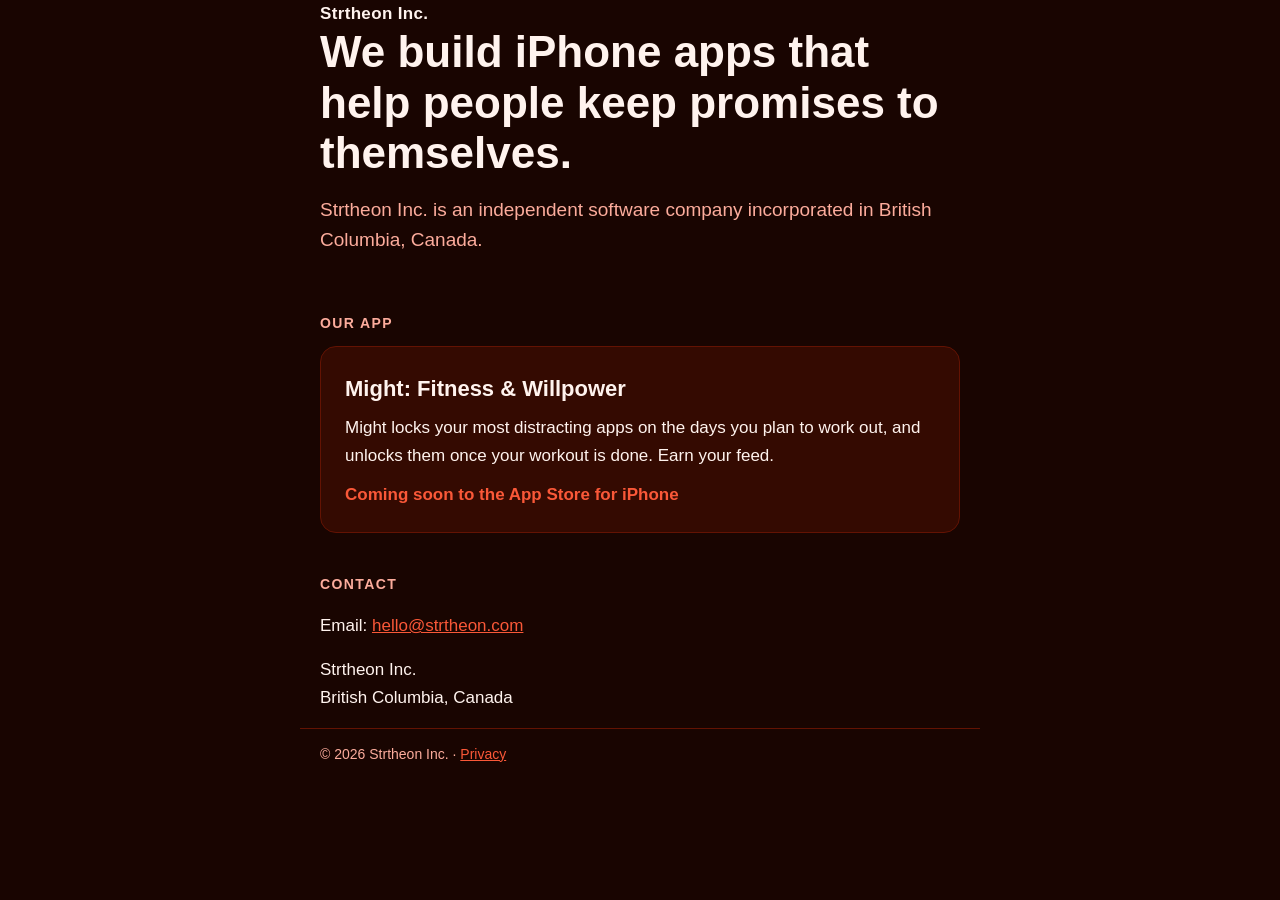
==== index.html @ 4f692ec5 "Add Strtheon company site Co-Authored-By: Claude Opus 5.5 <noreply@anthropic.com>" ====
<!doctype html>
<html lang="en">
<head>
  <meta charset="utf-8">
  <meta name="viewport" content="width=device-width, initial-scale=1">
  <title>Strtheon Inc.</title>
  <meta name="description" content="Strtheon Inc. is a software company in British Columbia, Canada, that makes apps for iPhone.">
  <link rel="stylesheet" href="style.css">
</head>
<body>
  <header class="wrap">
    <a class="brand" href="/">Strtheon Inc.</a>
  </header>

  <main class="wrap">
    <section class="hero">
      <h1>We build iPhone apps that help people keep promises to themselves.</h1>
      <p class="lede">Strtheon Inc. is an independent software company incorporated in British Columbia, Canada.</p>
    </section>

    <section>
      <h2>Our app</h2>
      <div class="card">
        <h3>Might: Fitness &amp; Willpower</h3>
        <p>Might locks your most distracting apps on the days you plan to work out, and unlocks them once your workout is done. Earn your feed.</p>
        <p class="tag">Coming soon to the App Store for iPhone</p>
      </div>
    </section>

    <section>
      <h2>Contact</h2>
      <p>Email: <a href="mailto:hello@strtheon.com">hello@strtheon.com</a></p>
      <p>Strtheon Inc.<br>British Columbia, Canada</p>
    </section>
  </main>

  <footer class="wrap">
    <p>&copy; 2026 Strtheon Inc. &middot; <a href="privacy.html">Privacy</a></p>
  </footer>
</body>
</html>
---- style.css ----
/* Colors from the Might palette (repfeed/docs/design/tokens.json) */
:root {
  --canvas: #190501;     /* obsidian-ember */
  --surface: #340a01;    /* dark-cocoa */
  --border: #631303;     /* molten-core */
  --accent: #fa5838;     /* flare-orange */
  --muted: #fcac9c;      /* warm-blush */
  --text: #fff3ee;
}

* { box-sizing: border-box; }

body {
  margin: 0;
  background: var(--canvas);
  color: var(--text);
  font: 17px/1.6 -apple-system, BlinkMacSystemFont, "Segoe UI", Helvetica, Arial, sans-serif;
}

.wrap { max-width: 680px; margin: 0 auto; padding: 0 20px; }

header { padding-top: 28px; }
.brand { color: var(--text); font-weight: 700; text-decoration: none; letter-spacing: 0.02em; }

main { padding: 48px 20px 32px; }
.hero { margin-bottom: 56px; }
h1 { font-size: clamp(30px, 6vw, 44px); line-height: 1.15; margin: 0 0 16px; }
h2 { font-size: 14px; text-transform: uppercase; letter-spacing: 0.1em; color: var(--muted); margin: 40px 0 12px; }
h3 { margin: 0 0 8px; font-size: 22px; }
.lede { color: var(--muted); font-size: 19px; margin: 0; }

.card { background: var(--surface); border: 1px solid var(--border); border-radius: 16px; padding: 24px; }
.card p { margin: 0 0 12px; }
.tag { color: var(--accent); font-weight: 600; margin: 0 !important; }

a { color: var(--accent); }

footer { border-top: 1px solid var(--border); padding-top: 16px; padding-bottom: 32px; color: var(--muted); font-size: 14px; }
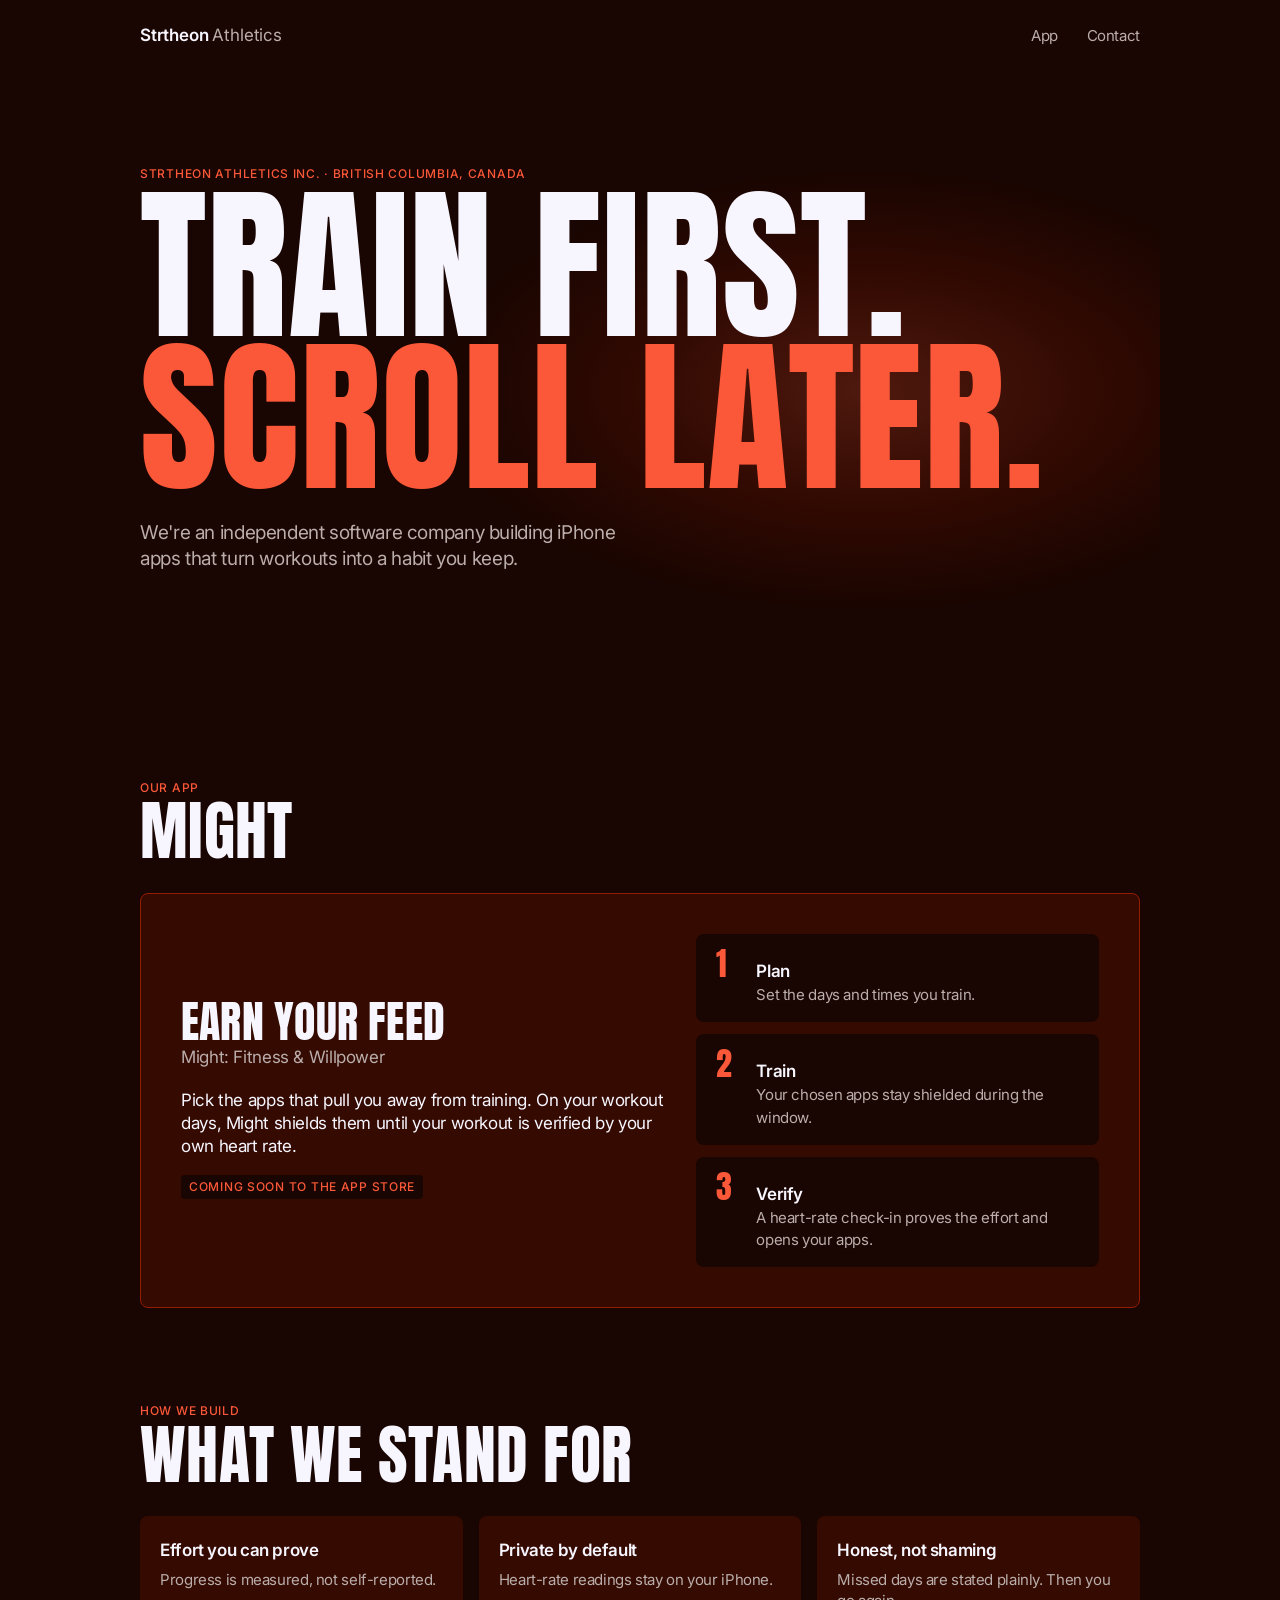
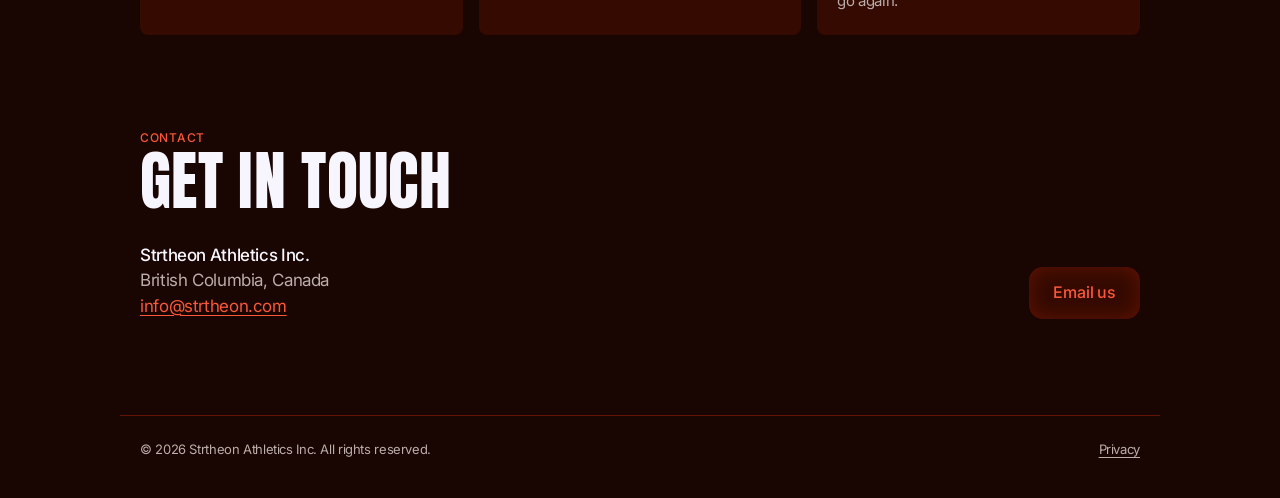
==== commit 23b49e7c: "Restyle site with the Might design system; rename to Strtheon Athletics Inc. Co-Authored-By: Claude " ====
--- a/index.html
+++ b/index.html
@@ -3,39 +3,84 @@
 <head>
   <meta charset="utf-8">
   <meta name="viewport" content="width=device-width, initial-scale=1">
-  <title>Strtheon Inc.</title>
-  <meta name="description" content="Strtheon Inc. is a software company in British Columbia, Canada, that makes apps for iPhone.">
+  <title>Strtheon Athletics Inc.</title>
+  <meta name="description" content="Strtheon Athletics Inc. is a software company in British Columbia, Canada, that makes fitness apps for iPhone.">
+  <meta name="theme-color" content="#190501">
+  <link rel="preconnect" href="https://fonts.googleapis.com">
+  <link rel="preconnect" href="https://fonts.gstatic.com" crossorigin>
+  <link rel="stylesheet" href="https://fonts.googleapis.com/css2?family=Anton&family=Inter:wght@400;500;600&display=swap">
   <link rel="stylesheet" href="style.css">
 </head>
 <body>
-  <header class="wrap">
-    <a class="brand" href="/">Strtheon Inc.</a>
+  <header class="wrap site-header">
+    <a class="brand" href="/">Strtheon <span>Athletics</span></a>
+    <nav class="nav">
+      <a href="#app">App</a>
+      <a href="#contact">Contact</a>
+    </nav>
   </header>
 
-  <main class="wrap">
-    <section class="hero">
-      <h1>We build iPhone apps that help people keep promises to themselves.</h1>
-      <p class="lede">Strtheon Inc. is an independent software company incorporated in British Columbia, Canada.</p>
-    </section>
+  <main>
+    <div class="wrap hero">
+      <span class="eyebrow">Strtheon Athletics Inc. · British Columbia, Canada</span>
+      <h1 class="display">Train first.<br><em>Scroll later.</em></h1>
+      <p class="lede">We're an independent software company building iPhone apps that turn workouts into a habit you keep.</p>
+    </div>
 
-    <section>
-      <h2>Our app</h2>
-      <div class="card">
-        <h3>Might: Fitness &amp; Willpower</h3>
-        <p>Might locks your most distracting apps on the days you plan to work out, and unlocks them once your workout is done. Earn your feed.</p>
-        <p class="tag">Coming soon to the App Store for iPhone</p>
+    <section id="app" class="wrap">
+      <span class="eyebrow">Our app</span>
+      <h2 class="display">Might</h2>
+      <div class="app-card">
+        <div>
+          <h3>Earn your feed</h3>
+          <p class="sub">Might: Fitness &amp; Willpower</p>
+          <p>Pick the apps that pull you away from training. On your workout days, Might shields them until your workout is verified by your own heart rate.</p>
+          <span class="chip">Coming soon to the App Store</span>
+        </div>
+        <ol class="steps">
+          <li><span class="num">1</span><div><strong>Plan</strong><span class="t">Set the days and times you train.</span></div></li>
+          <li><span class="num">2</span><div><strong>Train</strong><span class="t">Your chosen apps stay shielded during the window.</span></div></li>
+          <li><span class="num">3</span><div><strong>Verify</strong><span class="t">A heart-rate check-in proves the effort and opens your apps.</span></div></li>
+        </ol>
       </div>
     </section>
 
-    <section>
-      <h2>Contact</h2>
-      <p>Email: <a href="mailto:hello@strtheon.com">hello@strtheon.com</a></p>
-      <p>Strtheon Inc.<br>British Columbia, Canada</p>
+    <section class="wrap">
+      <span class="eyebrow">How we build</span>
+      <h2 class="display">What we stand for</h2>
+      <div class="values">
+        <div class="value">
+          <h4>Effort you can prove</h4>
+          <p>Progress is measured, not self-reported.</p>
+        </div>
+        <div class="value">
+          <h4>Private by default</h4>
+          <p>Heart-rate readings stay on your iPhone.</p>
+        </div>
+        <div class="value">
+          <h4>Honest, not shaming</h4>
+          <p>Missed days are stated plainly. Then you go again.</p>
+        </div>
+      </div>
+    </section>
+
+    <section id="contact" class="wrap">
+      <span class="eyebrow">Contact</span>
+      <h2 class="display">Get in touch</h2>
+      <div class="contact">
+        <address>
+          <strong>Strtheon Athletics Inc.</strong><br>
+          British Columbia, Canada<br>
+          <a href="mailto:info@strtheon.com">info@strtheon.com</a>
+        </address>
+        <a class="btn-glow" href="mailto:info@strtheon.com">Email us</a>
+      </div>
     </section>
   </main>
 
-  <footer class="wrap">
-    <p>&copy; 2026 Strtheon Inc. &middot; <a href="privacy.html">Privacy</a></p>
+  <footer class="wrap site-footer">
+    <span>&copy; 2026 Strtheon Athletics Inc. All rights reserved.</span>
+    <a href="privacy.html">Privacy</a>
   </footer>
 </body>
 </html>
--- a/style.css
+++ b/style.css
@@ -1,38 +1,260 @@
-/* Colors from the Might palette (repfeed/docs/design/tokens.json) */
+/*
+  Strtheon Athletics site. Values follow the Might design spec
+  (repfeed/docs/design/DESIGN.md and tokens.json).
+
+  Fonts: PP Neue Montreal for text, Anton standing in for Druk Condensed.
+  Neue Montreal loads from fonts/ only once web-licensed .woff2 files are
+  added there (the free personal-use files don't allow website use).
+  Until then the page falls back to Inter.
+*/
+
+@font-face {
+  font-family: "PP Neue Montreal";
+  src: local("PP Neue Montreal"), local("PPNeueMontreal-Regular"),
+       url("fonts/PPNeueMontreal-Regular.woff2") format("woff2");
+  font-weight: 400;
+  font-display: swap;
+}
+@font-face {
+  font-family: "PP Neue Montreal";
+  src: local("PP Neue Montreal Medium"), local("PPNeueMontreal-Medium"),
+       url("fonts/PPNeueMontreal-Medium.woff2") format("woff2");
+  font-weight: 500;
+  font-display: swap;
+}
+@font-face {
+  font-family: "PP Neue Montreal";
+  src: local("PP Neue Montreal Semibold"), local("PPNeueMontreal-Semibold"),
+       url("fonts/PPNeueMontreal-Semibold.woff2") format("woff2");
+  font-weight: 600;
+  font-display: swap;
+}
+
 :root {
-  --canvas: #190501;     /* obsidian-ember */
-  --surface: #340a01;    /* dark-cocoa */
-  --border: #631303;     /* molten-core */
-  --accent: #fa5838;     /* flare-orange */
-  --muted: #fcac9c;      /* warm-blush */
-  --text: #fff3ee;
+  /* Palette */
+  --obsidian-ember: #190501;
+  --dark-cocoa: #340a01;
+  --molten-core: #631303;
+  --signal-red: #951c04;
+  --flare-orange: #fa5838;
+  --warm-blush: #fcac9c;
+  --linen: #f7f6ff;
+  --warm-ash: #baadab;
+
+  /* Type */
+  --font-text: "PP Neue Montreal", "Inter", -apple-system, BlinkMacSystemFont, "Helvetica Neue", Arial, sans-serif;
+  --font-display: "Druk Condensed Super", "Anton", "Impact", sans-serif;
+
+  /* Spacing (4pt grid) */
+  --margin: 20px;
+  --section-gap: 96px;
 }
 
 * { box-sizing: border-box; }
+
+html { -webkit-text-size-adjust: 100%; }
 
 body {
   margin: 0;
-  background: var(--canvas);
-  color: var(--text);
-  font: 17px/1.6 -apple-system, BlinkMacSystemFont, "Segoe UI", Helvetica, Arial, sans-serif;
-}
-
-.wrap { max-width: 680px; margin: 0 auto; padding: 0 20px; }
-
-header { padding-top: 28px; }
-.brand { color: var(--text); font-weight: 700; text-decoration: none; letter-spacing: 0.02em; }
-
-main { padding: 48px 20px 32px; }
-.hero { margin-bottom: 56px; }
-h1 { font-size: clamp(30px, 6vw, 44px); line-height: 1.15; margin: 0 0 16px; }
-h2 { font-size: 14px; text-transform: uppercase; letter-spacing: 0.1em; color: var(--muted); margin: 40px 0 12px; }
-h3 { margin: 0 0 8px; font-size: 22px; }
-.lede { color: var(--muted); font-size: 19px; margin: 0; }
-
-.card { background: var(--surface); border: 1px solid var(--border); border-radius: 16px; padding: 24px; }
-.card p { margin: 0 0 12px; }
-.tag { color: var(--accent); font-weight: 600; margin: 0 !important; }
-
-a { color: var(--accent); }
-
-footer { border-top: 1px solid var(--border); padding-top: 16px; padding-bottom: 32px; color: var(--muted); font-size: 14px; }
+  background: var(--obsidian-ember);
+  color: var(--linen);
+  font-family: var(--font-text);
+  font-size: 17px;
+  line-height: 1.35;
+  letter-spacing: -0.022em;
+  -webkit-font-smoothing: antialiased;
+}
+
+a { color: var(--flare-orange); text-underline-offset: 3px; }
+
+.wrap { max-width: 1040px; margin: 0 auto; padding: 0 var(--margin); }
+
+/* Header */
+.site-header {
+  display: flex;
+  align-items: center;
+  justify-content: space-between;
+  padding-top: 24px;
+  padding-bottom: 24px;
+}
+.brand {
+  color: var(--linen);
+  font-weight: 600;
+  text-decoration: none;
+  letter-spacing: -0.01em;
+}
+.brand span { color: var(--warm-ash); font-weight: 400; }
+.nav a {
+  color: var(--warm-ash);
+  font-size: 15px;
+  text-decoration: none;
+  margin-left: 24px;
+}
+.nav a:hover { color: var(--linen); }
+
+/* Eyebrow + display heading */
+.eyebrow {
+  display: block;
+  color: var(--flare-orange);
+  font-size: 12px;
+  font-weight: 500;
+  line-height: 1.2;
+  letter-spacing: 0.06em;
+  text-transform: uppercase;
+  margin: 0 0 8px;
+}
+.display {
+  font-family: var(--font-display);
+  font-weight: 400;
+  text-transform: uppercase;
+  line-height: 0.9;
+  letter-spacing: 0.005em;
+  margin: 0;
+}
+
+/* Hero: embers on obsidian */
+.hero {
+  position: relative;
+  padding-top: 96px;
+  padding-bottom: 112px;
+  overflow: hidden;
+}
+.hero::before {
+  content: "";
+  position: absolute;
+  inset: 0;
+  background: radial-gradient(ellipse 55% 48% at 72% 52%, rgba(250, 88, 56, 0.24), rgba(99, 19, 3, 0.32) 40%, transparent 75%);
+  pointer-events: none;
+}
+.hero > * { position: relative; }
+.hero .display { font-size: clamp(64px, 14vw, 168px); }
+.hero .display em { font-style: normal; color: var(--flare-orange); }
+.hero .lede {
+  max-width: 520px;
+  margin: 28px 0 0;
+  color: var(--warm-ash);
+  font-size: 19px;
+  line-height: 1.4;
+}
+
+/* Sections */
+section.wrap { padding-top: var(--section-gap); }
+section > .display { font-size: clamp(40px, 7vw, 64px); margin-bottom: 32px; }
+
+/* App card */
+.app-card {
+  display: grid;
+  grid-template-columns: 1.2fr 1fr;
+  gap: 32px;
+  align-items: center;
+  background: var(--dark-cocoa);
+  border: 1px solid var(--signal-red);
+  border-radius: 8px;
+  padding: 40px;
+}
+.app-card h3 {
+  font-family: var(--font-display);
+  font-weight: 400;
+  font-size: 44px;
+  line-height: 0.9;
+  text-transform: uppercase;
+  letter-spacing: 0.005em;
+  margin: 0 0 4px;
+}
+.app-card .sub { color: var(--warm-ash); margin: 0 0 20px; }
+.app-card p { margin: 0 0 16px; }
+.chip {
+  display: inline-block;
+  padding: 4px 8px;
+  border-radius: 4px;
+  background: var(--obsidian-ember);
+  color: var(--flare-orange);
+  font-size: 12px;
+  font-weight: 500;
+  letter-spacing: 0.06em;
+  text-transform: uppercase;
+}
+
+/* Three-step strip inside the card */
+.steps { list-style: none; margin: 0; padding: 0; display: grid; gap: 12px; }
+.steps li {
+  display: flex;
+  gap: 16px;
+  align-items: baseline;
+  padding: 16px 20px;
+  background: var(--obsidian-ember);
+  border-radius: 8px;
+}
+.steps .num {
+  font-family: var(--font-display);
+  font-size: 32px;
+  line-height: 0.9;
+  color: var(--flare-orange);
+  min-width: 24px;
+}
+.steps strong { display: block; font-weight: 600; }
+.steps span.t { color: var(--warm-ash); font-size: 15px; line-height: 1.4; }
+
+/* Values */
+.values { display: grid; grid-template-columns: repeat(3, 1fr); gap: 16px; }
+.value {
+  background: var(--dark-cocoa);
+  border-radius: 8px;
+  padding: 24px 20px;
+}
+.value h4 { margin: 0 0 8px; font-size: 17px; font-weight: 600; line-height: 1.2; }
+.value p { margin: 0; color: var(--warm-ash); font-size: 15px; line-height: 1.4; }
+
+/* Contact */
+.contact { display: flex; flex-wrap: wrap; gap: 16px 48px; align-items: flex-end; justify-content: space-between; }
+.contact address { font-style: normal; color: var(--warm-ash); line-height: 1.5; }
+.contact address strong { color: var(--linen); font-weight: 500; }
+
+/* Glow button (DESIGN.md: Dark Cocoa fill, inset Molten Core glow, Flare Orange label) */
+.btn-glow {
+  display: inline-flex;
+  align-items: center;
+  height: 52px;
+  padding: 0 24px;
+  border-radius: 14px;
+  background: var(--dark-cocoa);
+  box-shadow: inset 0 0 20px var(--molten-core);
+  color: var(--flare-orange);
+  font-size: 16px;
+  font-weight: 500;
+  letter-spacing: -0.01em;
+  text-decoration: none;
+  transition: background 150ms;
+}
+.btn-glow:hover { background: var(--molten-core); }
+
+/* Prose pages (privacy) */
+.prose { max-width: 640px; padding-top: 64px; }
+.prose .display { font-size: clamp(56px, 10vw, 96px); margin-bottom: 16px; }
+.prose h2 { font-size: 17px; font-weight: 600; margin: 40px 0 8px; }
+.prose p { color: var(--warm-ash); line-height: 1.5; margin: 0 0 12px; }
+.prose .updated { color: var(--warm-ash); font-size: 13px; }
+
+/* Footer */
+.wrap.site-footer {
+  margin-top: var(--section-gap);
+  border-top: 1px solid var(--molten-core);
+  padding-top: 24px;
+  padding-bottom: 40px;
+  display: flex;
+  flex-wrap: wrap;
+  gap: 8px 24px;
+  justify-content: space-between;
+  color: var(--warm-ash);
+  font-size: 13px;
+  line-height: 1.4;
+}
+.site-footer a { color: var(--warm-ash); }
+
+@media (max-width: 760px) {
+  :root { --section-gap: 72px; }
+  .hero { padding-top: 56px; padding-bottom: 80px; }
+  .app-card { grid-template-columns: 1fr; padding: 24px 20px; }
+  .values { grid-template-columns: 1fr; }
+  .nav a { margin-left: 16px; }
+}
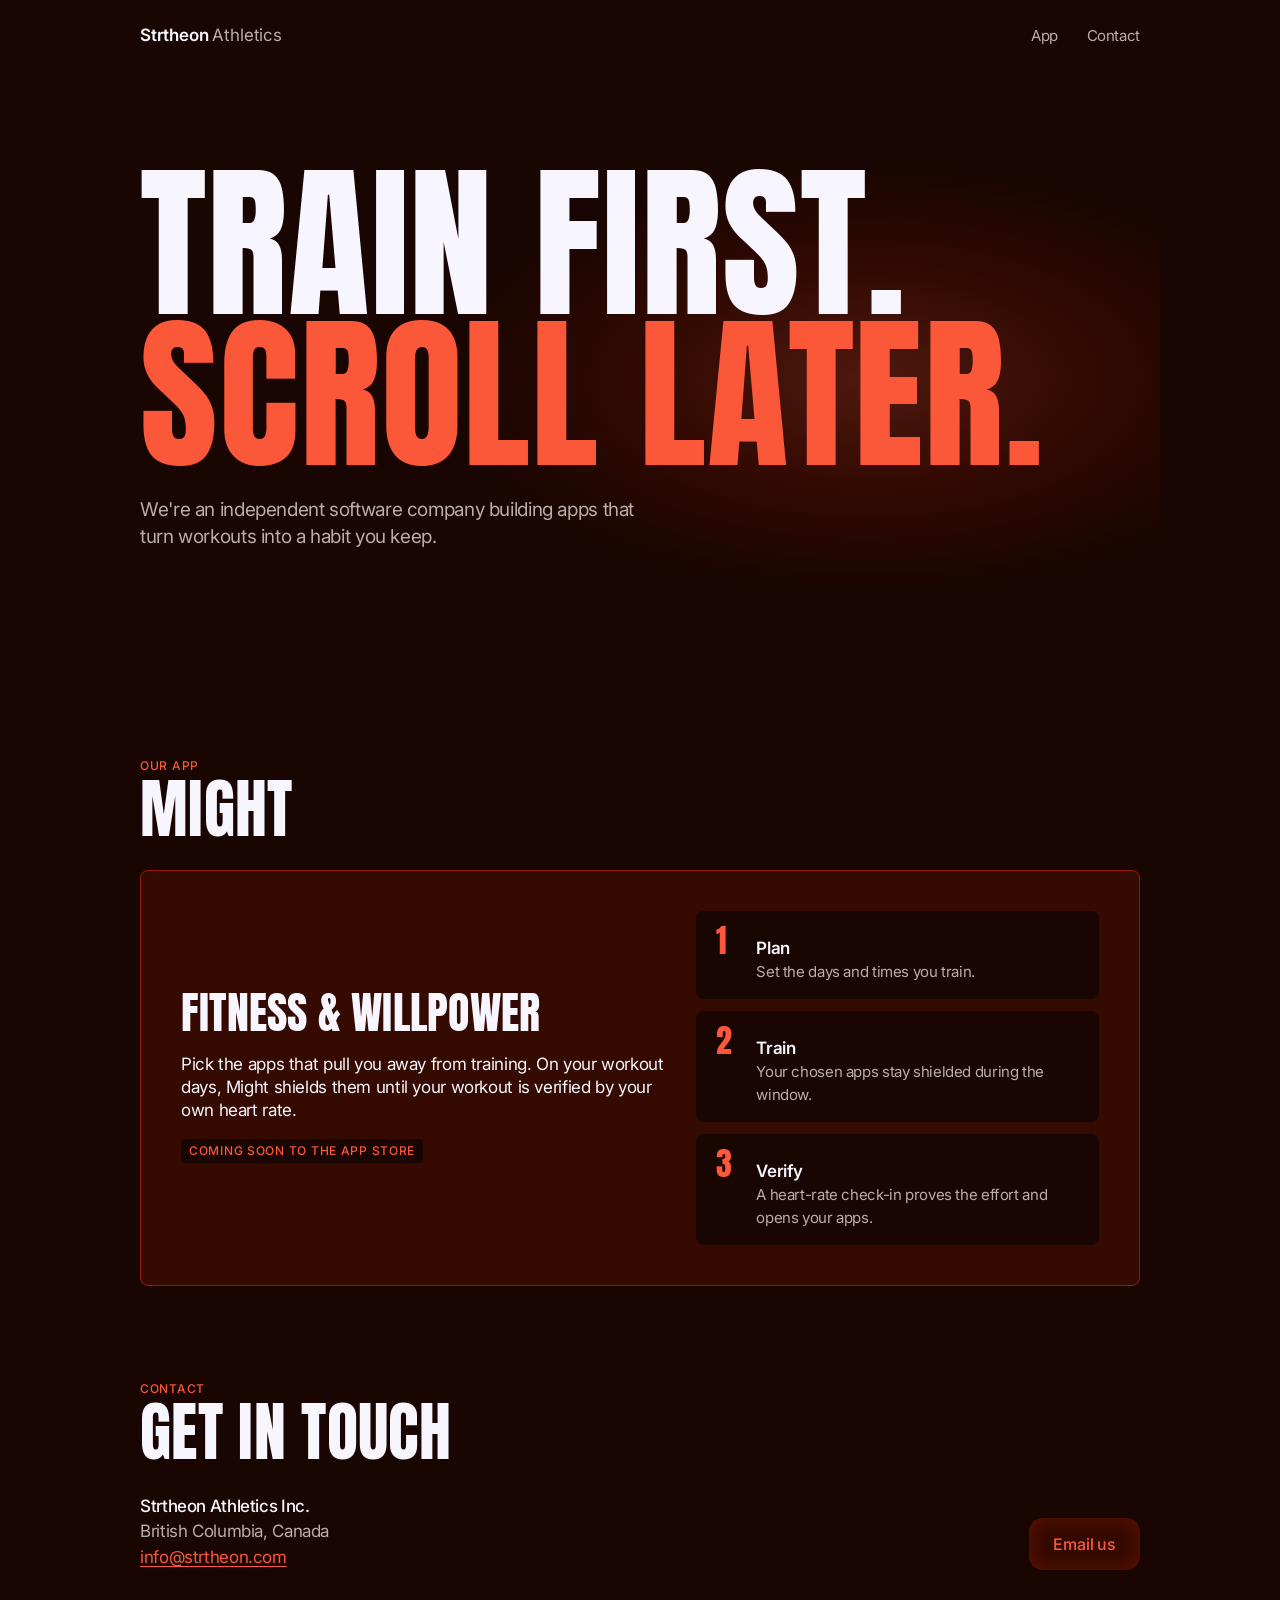
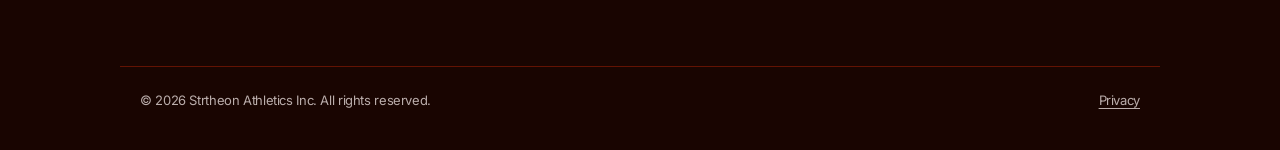
==== commit 0062b1f6: "Simplify site copy, drop values section, use Inter Co-Authored-By: Claude Opus 5.5 <noreply@anthropi" ====
--- a/index.html
+++ b/index.html
@@ -4,7 +4,7 @@
   <meta charset="utf-8">
   <meta name="viewport" content="width=device-width, initial-scale=1">
   <title>Strtheon Athletics Inc.</title>
-  <meta name="description" content="Strtheon Athletics Inc. is a software company in British Columbia, Canada, that makes fitness apps for iPhone.">
+  <meta name="description" content="Strtheon Athletics Inc. is a software company in British Columbia, Canada, that makes fitness apps.">
   <meta name="theme-color" content="#190501">
   <link rel="preconnect" href="https://fonts.googleapis.com">
   <link rel="preconnect" href="https://fonts.gstatic.com" crossorigin>
@@ -22,9 +22,8 @@
 
   <main>
     <div class="wrap hero">
-      <span class="eyebrow">Strtheon Athletics Inc. · British Columbia, Canada</span>
       <h1 class="display">Train first.<br><em>Scroll later.</em></h1>
-      <p class="lede">We're an independent software company building iPhone apps that turn workouts into a habit you keep.</p>
+      <p class="lede">We're an independent software company building apps that turn workouts into a habit you keep.</p>
     </div>
 
     <section id="app" class="wrap">
@@ -32,8 +31,7 @@
       <h2 class="display">Might</h2>
       <div class="app-card">
         <div>
-          <h3>Earn your feed</h3>
-          <p class="sub">Might: Fitness &amp; Willpower</p>
+          <h3>Fitness &amp; Willpower</h3>
           <p>Pick the apps that pull you away from training. On your workout days, Might shields them until your workout is verified by your own heart rate.</p>
           <span class="chip">Coming soon to the App Store</span>
         </div>
@@ -42,25 +40,6 @@
           <li><span class="num">2</span><div><strong>Train</strong><span class="t">Your chosen apps stay shielded during the window.</span></div></li>
           <li><span class="num">3</span><div><strong>Verify</strong><span class="t">A heart-rate check-in proves the effort and opens your apps.</span></div></li>
         </ol>
-      </div>
-    </section>
-
-    <section class="wrap">
-      <span class="eyebrow">How we build</span>
-      <h2 class="display">What we stand for</h2>
-      <div class="values">
-        <div class="value">
-          <h4>Effort you can prove</h4>
-          <p>Progress is measured, not self-reported.</p>
-        </div>
-        <div class="value">
-          <h4>Private by default</h4>
-          <p>Heart-rate readings stay on your iPhone.</p>
-        </div>
-        <div class="value">
-          <h4>Honest, not shaming</h4>
-          <p>Missed days are stated plainly. Then you go again.</p>
-        </div>
       </div>
     </section>
 
--- a/style.css
+++ b/style.css
@@ -1,34 +1,8 @@
 /*
   Strtheon Athletics site. Values follow the Might design spec
   (repfeed/docs/design/DESIGN.md and tokens.json).
-
-  Fonts: PP Neue Montreal for text, Anton standing in for Druk Condensed.
-  Neue Montreal loads from fonts/ only once web-licensed .woff2 files are
-  added there (the free personal-use files don't allow website use).
-  Until then the page falls back to Inter.
+  Fonts: Inter for text, Anton standing in for Druk Condensed.
 */
-
-@font-face {
-  font-family: "PP Neue Montreal";
-  src: local("PP Neue Montreal"), local("PPNeueMontreal-Regular"),
-       url("fonts/PPNeueMontreal-Regular.woff2") format("woff2");
-  font-weight: 400;
-  font-display: swap;
-}
-@font-face {
-  font-family: "PP Neue Montreal";
-  src: local("PP Neue Montreal Medium"), local("PPNeueMontreal-Medium"),
-       url("fonts/PPNeueMontreal-Medium.woff2") format("woff2");
-  font-weight: 500;
-  font-display: swap;
-}
-@font-face {
-  font-family: "PP Neue Montreal";
-  src: local("PP Neue Montreal Semibold"), local("PPNeueMontreal-Semibold"),
-       url("fonts/PPNeueMontreal-Semibold.woff2") format("woff2");
-  font-weight: 600;
-  font-display: swap;
-}
 
 :root {
   /* Palette */
@@ -42,7 +16,7 @@
   --warm-ash: #baadab;
 
   /* Type */
-  --font-text: "PP Neue Montreal", "Inter", -apple-system, BlinkMacSystemFont, "Helvetica Neue", Arial, sans-serif;
+  --font-text: "Inter", -apple-system, BlinkMacSystemFont, "Helvetica Neue", Arial, sans-serif;
   --font-display: "Druk Condensed Super", "Anton", "Impact", sans-serif;
 
   /* Spacing (4pt grid) */
@@ -159,9 +133,8 @@
   line-height: 0.9;
   text-transform: uppercase;
   letter-spacing: 0.005em;
-  margin: 0 0 4px;
-}
-.app-card .sub { color: var(--warm-ash); margin: 0 0 20px; }
+  margin: 0 0 20px;
+}
 .app-card p { margin: 0 0 16px; }
 .chip {
   display: inline-block;
@@ -194,16 +167,6 @@
 }
 .steps strong { display: block; font-weight: 600; }
 .steps span.t { color: var(--warm-ash); font-size: 15px; line-height: 1.4; }
-
-/* Values */
-.values { display: grid; grid-template-columns: repeat(3, 1fr); gap: 16px; }
-.value {
-  background: var(--dark-cocoa);
-  border-radius: 8px;
-  padding: 24px 20px;
-}
-.value h4 { margin: 0 0 8px; font-size: 17px; font-weight: 600; line-height: 1.2; }
-.value p { margin: 0; color: var(--warm-ash); font-size: 15px; line-height: 1.4; }
 
 /* Contact */
 .contact { display: flex; flex-wrap: wrap; gap: 16px 48px; align-items: flex-end; justify-content: space-between; }
@@ -255,6 +218,5 @@
   :root { --section-gap: 72px; }
   .hero { padding-top: 56px; padding-bottom: 80px; }
   .app-card { grid-template-columns: 1fr; padding: 24px 20px; }
-  .values { grid-template-columns: 1fr; }
   .nav a { margin-left: 16px; }
 }
